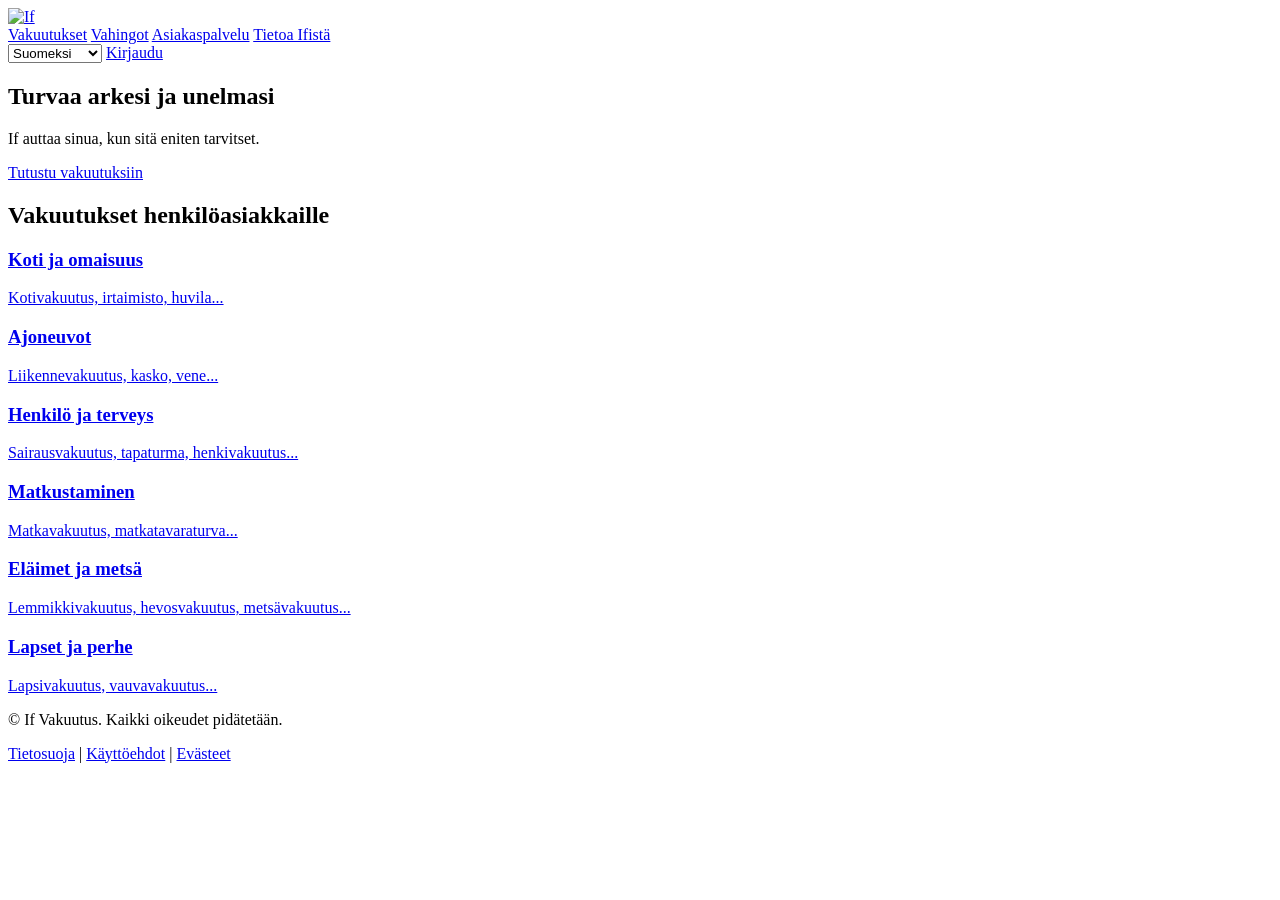
==== henkiloasiakkaat.html @ d881f96a "Create henkiloasiakkaat.html" ====
<!DOCTYPE html>
<html lang="fi">
<head>
    <meta charset="UTF-8">
    <meta name="viewport" content="width=device-width, initial-scale=1.0">
    <title>Henkilöasiakkaat - If</title>
    <link rel="stylesheet" href="assets/css/style.css">
</head>
<body>
    <!-- Ylätunniste -->
    <header class="site-header">
        <div class="header-inner">
            <a href="henkiloasiakkaat.html"><img src="assets/if.png" alt="If" class="logo-small"></a>
            <nav class="main-nav">
                <a href="vakuutukset-henkilo.html">Vakuutukset</a>
                <a href="#">Vahingot</a>
                <a href="#">Asiakaspalvelu</a>
                <a href="#">Tietoa Ifistä</a>
            </nav>
            <div class="header-actions">
                <select class="lang-select" onchange="location = this.value;">
                    <option value="henkiloasiakkaat.html" selected>Suomeksi</option>
                    <option value="henkiloasiakkaat-en.html">In English</option>
                    <option value="henkiloasiakkaat-sv.html">På Svenska</option>
                </select>
                <a href="kirjaudu.html" class="btn-login">Kirjaudu</a>
            </div>
        </div>
    </header>

    <!-- Hero -->
    <section class="hero">
        <div class="hero-content">
            <h1>Turvaa arkesi ja unelmasi</h1>
            <p>If auttaa sinua, kun sitä eniten tarvitset.</p>
            <a href="vakuutukset-henkilo.html" class="btn-primary">Tutustu vakuutuksiin</a>
        </div>
    </section>

    <!-- Vakuutuskategoriat -->
    <section class="insurance-categories">
        <h2>Vakuutukset henkilöasiakkaille</h2>
        <div class="category-grid">
            <a href="vakuutukset-henkilo.html" class="category-card">
                <h3>Koti ja omaisuus</h3>
                <p>Kotivakuutus, irtaimisto, huvila...</p>
            </a>
            <a href="vakuutukset-henkilo.html" class="category-card">
                <h3>Ajoneuvot</h3>
                <p>Liikennevakuutus, kasko, vene...</p>
            </a>
            <a href="vakuutukset-henkilo.html" class="category-card">
                <h3>Henkilö ja terveys</h3>
                <p>Sairausvakuutus, tapaturma, henkivakuutus...</p>
            </a>
            <a href="vakuutukset-henkilo.html" class="category-card">
                <h3>Matkustaminen</h3>
                <p>Matkavakuutus, matkatavaraturva...</p>
            </a>
            <a href="vakuutukset-henkilo.html" class="category-card">
                <h3>Eläimet ja metsä</h3>
                <p>Lemmikkivakuutus, hevosvakuutus, metsävakuutus...</p>
            </a>
            <a href="vakuutukset-henkilo.html" class="category-card">
                <h3>Lapset ja perhe</h3>
                <p>Lapsivakuutus, vauvavakuutus...</p>
            </a>
        </div>
    </section>

    <!-- Footer -->
    <footer class="site-footer">
        <div class="footer-inner">
            <p>&copy; If Vakuutus. Kaikki oikeudet pidätetään.</p>
            <p><a href="#">Tietosuoja</a> | <a href="#">Käyttöehdot</a> | <a href="#">Evästeet</a></p>
        </div>
    </footer>
</body>
</html>
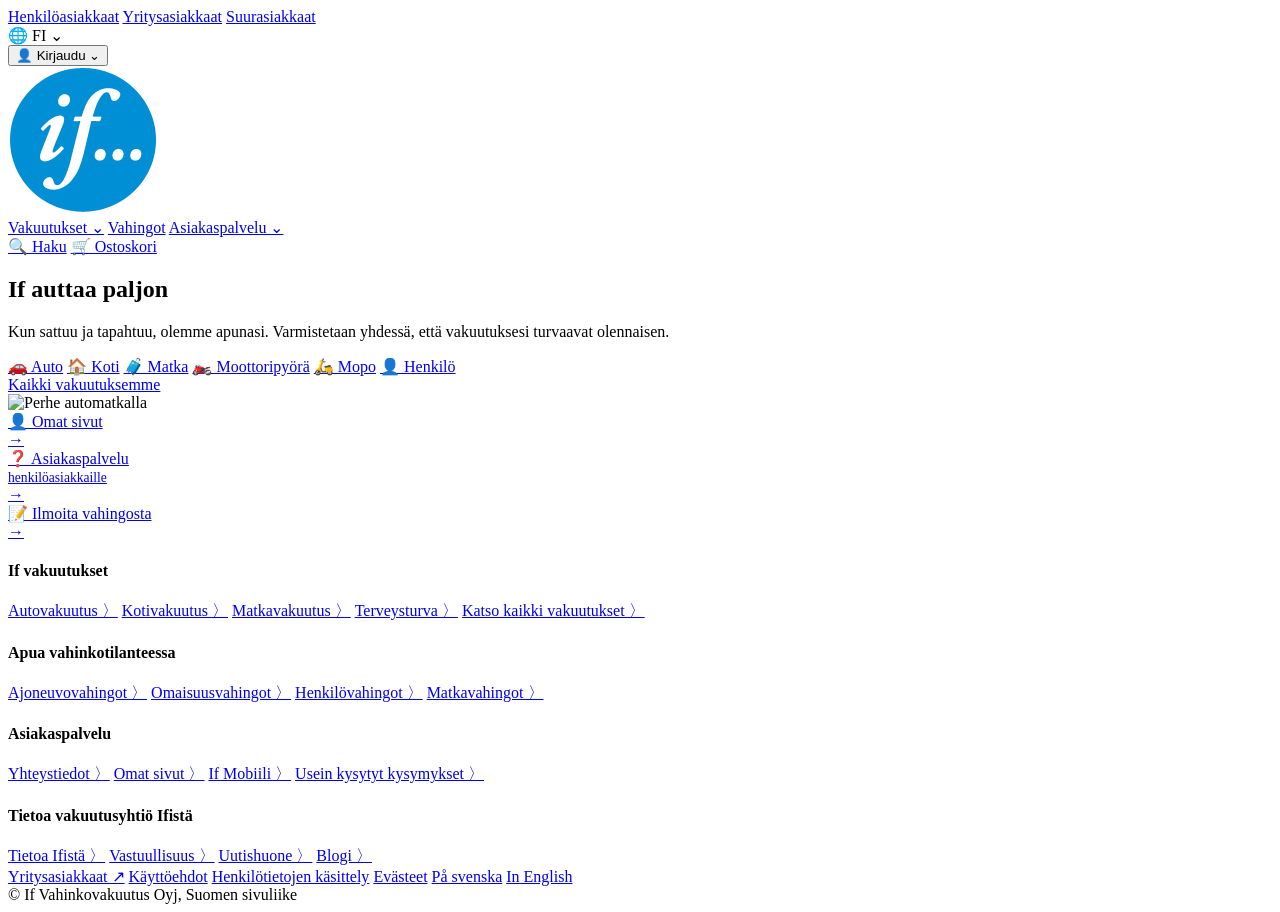
==== commit a849363a: "Update henkiloasiakkaat.html" ====
--- a/henkiloasiakkaat.html
+++ b/henkiloasiakkaat.html
@@ -4,75 +4,122 @@
     <meta charset="UTF-8">
     <meta name="viewport" content="width=device-width, initial-scale=1.0">
     <title>Henkilöasiakkaat - If</title>
-    <link rel="stylesheet" href="assets/css/style.css">
+    <link rel="stylesheet" href="style.css">
 </head>
 <body>
-    <!-- Ylätunniste -->
     <header class="site-header">
-        <div class="header-inner">
-            <a href="henkiloasiakkaat.html"><img src="assets/if.png" alt="If" class="logo-small"></a>
-            <nav class="main-nav">
-                <a href="vakuutukset-henkilo.html">Vakuutukset</a>
-                <a href="#">Vahingot</a>
-                <a href="#">Asiakaspalvelu</a>
-                <a href="#">Tietoa Ifistä</a>
-            </nav>
-            <div class="header-actions">
-                <select class="lang-select" onchange="location = this.value;">
-                    <option value="henkiloasiakkaat.html" selected>Suomeksi</option>
-                    <option value="henkiloasiakkaat-en.html">In English</option>
-                    <option value="henkiloasiakkaat-sv.html">På Svenska</option>
-                </select>
-                <a href="kirjaudu.html" class="btn-login">Kirjaudu</a>
+        <div class="top-bar">
+            <div class="top-bar-inner">
+                <nav class="top-nav">
+                    <a href="henkiloasiakkaat.html" class="active">Henkilöasiakkaat</a>
+                    <a href="yritysasiakkaat.html">Yritysasiakkaat</a>
+                    <a href="suurasiakkaat.html">Suurasiakkaat</a>
+                </nav>
+                <div class="top-actions">
+                    <div class="lang-selector">🌐 FI ⌄</div>
+                    <button class="btn-login-top">👤 Kirjaudu ⌄</button>
+                </div>
+            </div>
+        </div>
+        <div class="main-header">
+            <div class="main-header-inner">
+                <a href="henkiloasiakkaat.html"><img src="if.png" alt="If" class="logo-img"></a>
+                <nav class="main-nav">
+                    <a href="#">Vakuutukset ⌄</a>
+                    <a href="#">Vahingot</a>
+                    <a href="#">Asiakaspalvelu ⌄</a>
+                </nav>
+                <div class="header-right-actions">
+                    <a href="#">🔍 Haku</a>
+                    <a href="#">🛒 Ostoskori</a>
+                </div>
             </div>
         </div>
     </header>
 
-    <!-- Hero -->
-    <section class="hero">
-        <div class="hero-content">
-            <h1>Turvaa arkesi ja unelmasi</h1>
-            <p>If auttaa sinua, kun sitä eniten tarvitset.</p>
-            <a href="vakuutukset-henkilo.html" class="btn-primary">Tutustu vakuutuksiin</a>
+    <section class="hero-section">
+        <div class="hero-container">
+            <div class="hero-text">
+                <h1>If auttaa paljon</h1>
+                <p>Kun sattuu ja tapahtuu, olemme apunasi. Varmistetaan yhdessä, että vakuutuksesi turvaavat olennaisen.</p>
+                
+                <div class="hero-cards">
+                    <a href="#" class="hero-card">🚗 Auto</a>
+                    <a href="#" class="hero-card">🏠 Koti</a>
+                    <a href="#" class="hero-card">🧳 Matka</a>
+                    <a href="#" class="hero-card">🏍️ Moottoripyörä</a>
+                    <a href="#" class="hero-card">🛵 Mopo</a>
+                    <a href="#" class="hero-card">👤 Henkilö</a>
+                </div>
+                
+                <a href="#" class="link-blue">Kaikki vakuutuksemme</a>
+            </div>
+            <div class="hero-image">
+                <!-- Korvaa tämä oikealla kuvalla, tässä esimerkki -->
+                <img src="https://images.unsplash.com/photo-1549468057-5b7fa1a41d7a?auto=format&fit=crop&q=80&w=800" alt="Perhe automatkalla">
+            </div>
         </div>
     </section>
 
-    <!-- Vakuutuskategoriat -->
-    <section class="insurance-categories">
-        <h2>Vakuutukset henkilöasiakkaille</h2>
-        <div class="category-grid">
-            <a href="vakuutukset-henkilo.html" class="category-card">
-                <h3>Koti ja omaisuus</h3>
-                <p>Kotivakuutus, irtaimisto, huvila...</p>
+    <section class="quick-links-section">
+        <div class="quick-links-container">
+            <a href="kirjaudu.html" class="quick-link-box">
+                <div class="quick-link-content">👤 Omat sivut</div>
+                <div>→</div>
             </a>
-            <a href="vakuutukset-henkilo.html" class="category-card">
-                <h3>Ajoneuvot</h3>
-                <p>Liikennevakuutus, kasko, vene...</p>
+            <a href="#" class="quick-link-box">
+                <div class="quick-link-content">❓ Asiakaspalvelu<br><span style="font-size:0.85rem; font-weight:400;">henkilöasiakkaille</span></div>
+                <div>→</div>
             </a>
-            <a href="vakuutukset-henkilo.html" class="category-card">
-                <h3>Henkilö ja terveys</h3>
-                <p>Sairausvakuutus, tapaturma, henkivakuutus...</p>
-            </a>
-            <a href="vakuutukset-henkilo.html" class="category-card">
-                <h3>Matkustaminen</h3>
-                <p>Matkavakuutus, matkatavaraturva...</p>
-            </a>
-            <a href="vakuutukset-henkilo.html" class="category-card">
-                <h3>Eläimet ja metsä</h3>
-                <p>Lemmikkivakuutus, hevosvakuutus, metsävakuutus...</p>
-            </a>
-            <a href="vakuutukset-henkilo.html" class="category-card">
-                <h3>Lapset ja perhe</h3>
-                <p>Lapsivakuutus, vauvavakuutus...</p>
+            <a href="#" class="quick-link-box">
+                <div class="quick-link-content">📝 Ilmoita vahingosta</div>
+                <div>→</div>
             </a>
         </div>
     </section>
 
-    <!-- Footer -->
     <footer class="site-footer">
         <div class="footer-inner">
-            <p>&copy; If Vakuutus. Kaikki oikeudet pidätetään.</p>
-            <p><a href="#">Tietosuoja</a> | <a href="#">Käyttöehdot</a> | <a href="#">Evästeet</a></p>
+            <div class="footer-col">
+                <h4>If vakuutukset</h4>
+                <a href="#">Autovakuutus 〉</a>
+                <a href="#">Kotivakuutus 〉</a>
+                <a href="#">Matkavakuutus 〉</a>
+                <a href="#">Terveysturva 〉</a>
+                <a href="#">Katso kaikki vakuutukset 〉</a>
+            </div>
+            <div class="footer-col">
+                <h4>Apua vahinkotilanteessa</h4>
+                <a href="#">Ajoneuvovahingot 〉</a>
+                <a href="#">Omaisuusvahingot 〉</a>
+                <a href="#">Henkilövahingot 〉</a>
+                <a href="#">Matkavahingot 〉</a>
+            </div>
+            <div class="footer-col">
+                <h4>Asiakaspalvelu</h4>
+                <a href="#">Yhteystiedot 〉</a>
+                <a href="kirjaudu.html">Omat sivut 〉</a>
+                <a href="#">If Mobiili 〉</a>
+                <a href="#">Usein kysytyt kysymykset 〉</a>
+            </div>
+            <div class="footer-col">
+                <h4>Tietoa vakuutusyhtiö Ifistä</h4>
+                <a href="#">Tietoa Ifistä 〉</a>
+                <a href="#">Vastuullisuus 〉</a>
+                <a href="#">Uutishuone 〉</a>
+                <a href="#">Blogi 〉</a>
+            </div>
+        </div>
+        <div class="footer-bottom">
+            <div class="footer-legal-links">
+                <a href="#">Yritysasiakkaat ↗</a>
+                <a href="#">Käyttöehdot</a>
+                <a href="#">Henkilötietojen käsittely</a>
+                <a href="#">Evästeet</a>
+                <a href="#">På svenska</a>
+                <a href="#">In English</a>
+            </div>
+            <div>© If Vahinkovakuutus Oyj, Suomen sivuliike</div>
         </div>
     </footer>
 </body>
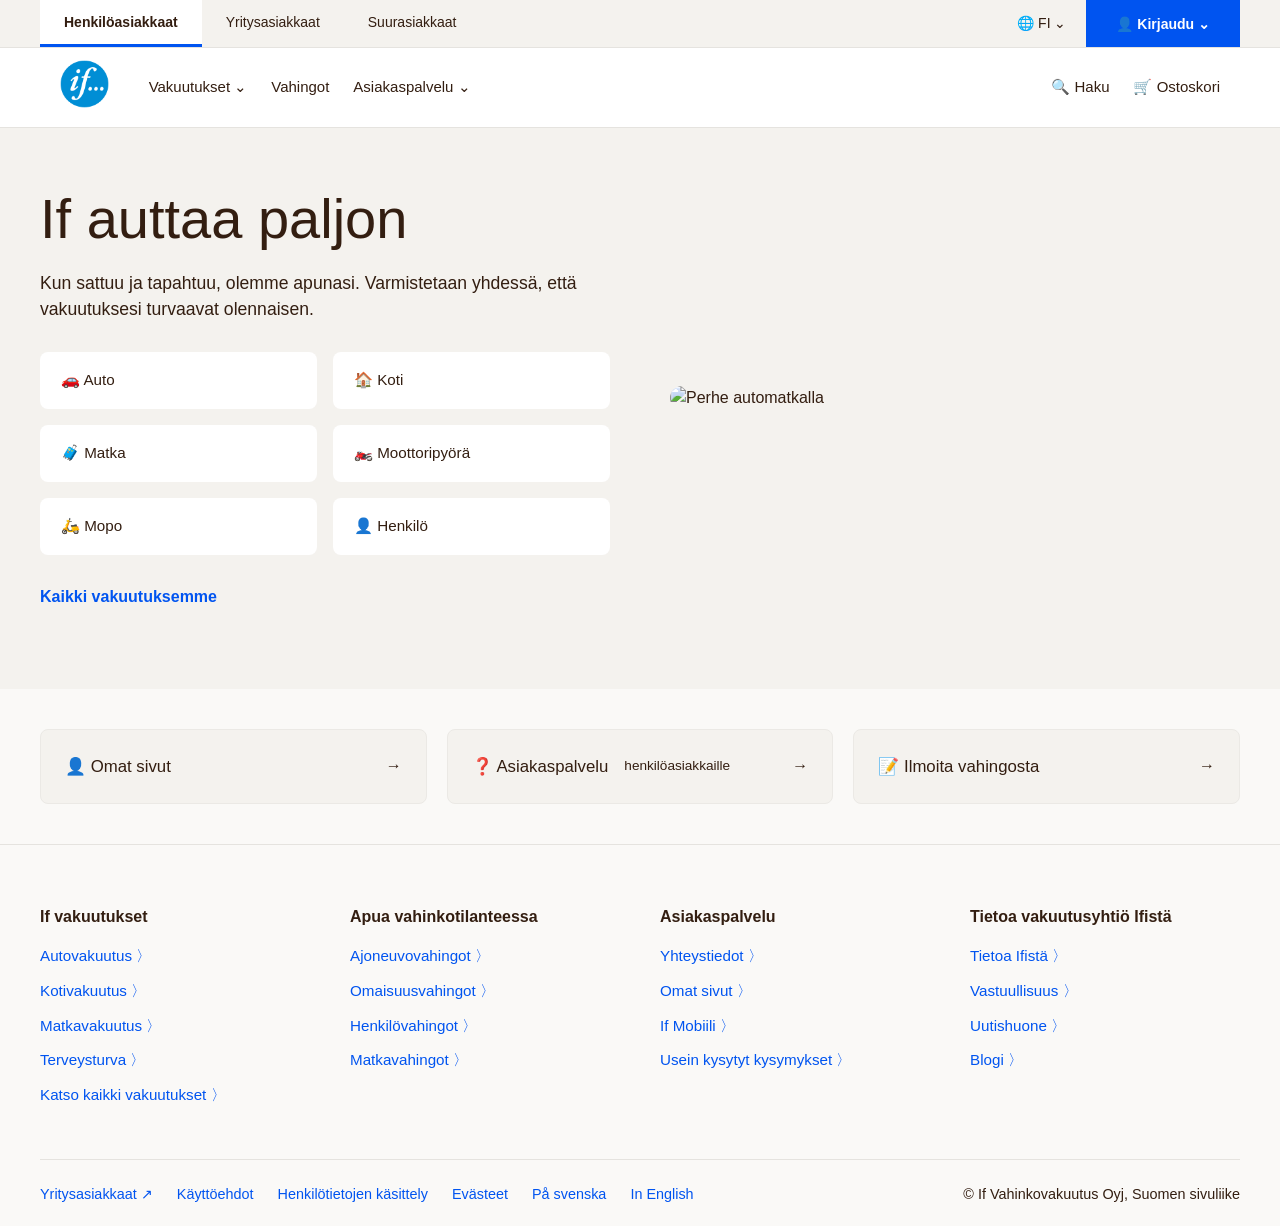
==== commit ad38cc7c: "Update henkiloasiakkaat.html" ====
--- a/henkiloasiakkaat.html
+++ b/henkiloasiakkaat.html
@@ -4,7 +4,7 @@
     <meta charset="UTF-8">
     <meta name="viewport" content="width=device-width, initial-scale=1.0">
     <title>Henkilöasiakkaat - If</title>
-    <link rel="stylesheet" href="style.css">
+    <link rel="stylesheet" href="assets/css/style.css">
 </head>
 <body>
     <header class="site-header">
--- a/assets/css/style.css
+++ b/assets/css/style.css
@@ -0,0 +1,102 @@
+/* --- PERUSASETUKSET --- */
+* { margin: 0; padding: 0; box-sizing: border-box; }
+body {
+    font-family: 'Helvetica Neue', Arial, sans-serif;
+    color: #331E11; /* Ifin tummanruskea */
+    background: #FAF9F7;
+    line-height: 1.5;
+    -webkit-font-smoothing: antialiased;
+}
+a { text-decoration: none; color: inherit; }
+ul { list-style: none; }
+
+/* --- HEADER (Yläpalkki) --- */
+.site-header { width: 100%; display: flex; flex-direction: column; }
+.top-bar { background: #F4F2EE; border-bottom: 1px solid #E5E3DF; height: 48px; display: flex; justify-content: center; }
+.top-bar-inner { width: 100%; max-width: 1200px; display: flex; justify-content: space-between; align-items: stretch; }
+.top-nav { display: flex; align-items: stretch; }
+.top-nav a { display: flex; align-items: center; padding: 0 24px; font-size: 14px; font-weight: 500; border-bottom: 3px solid transparent; }
+.top-nav a.active { background: #fff; border-bottom-color: #0054F0; font-weight: 600; }
+.top-nav a:hover:not(.active) { background: #EAE8E4; }
+
+.top-actions { display: flex; align-items: stretch; }
+.lang-selector { display: flex; align-items: center; padding: 0 20px; font-size: 14px; font-weight: 500; cursor: pointer; gap: 6px; }
+.lang-selector:hover { background: #EAE8E4; }
+.btn-login-top { background: #0054F0; color: #fff; display: flex; align-items: center; padding: 0 30px; font-size: 14px; font-weight: 600; gap: 8px; border: none; cursor: pointer; }
+.btn-login-top:hover { background: #0042c2; }
+
+.main-header { background: #fff; border-bottom: 1px solid #E5E3DF; height: 80px; display: flex; justify-content: center; }
+.main-header-inner { width: 100%; max-width: 1200px; display: flex; align-items: center; padding: 0 20px; gap: 40px; }
+.logo-img { height: 48px; width: auto; } /* Pakotetaan logo oikeaan kokoon */
+
+.main-nav { display: flex; gap: 24px; align-items: center; flex-grow: 1; }
+.main-nav a { font-size: 15px; font-weight: 500; display: flex; align-items: center; gap: 4px; }
+.main-nav a:hover { color: #0054F0; }
+.header-right-actions { display: flex; gap: 24px; align-items: center; font-size: 15px; font-weight: 500; }
+
+/* --- SISÄLTÖALUEET --- */
+.page-container-center { max-width: 1200px; margin: 60px auto; padding: 0 20px; }
+.page-title { font-size: 2.5rem; font-weight: 400; margin-bottom: 40px; }
+
+/* Maanvalinta */
+.country-grid { display: grid; grid-template-columns: repeat(auto-fill, minmax(300px, 1fr)); gap: 20px; }
+.country-card { background: #fff; border: 1px solid #E5E3DF; border-radius: 8px; padding: 24px; display: flex; justify-content: space-between; align-items: center; font-size: 1.1rem; font-weight: 500; transition: border 0.2s, box-shadow 0.2s; }
+.country-card:hover { border-color: #0054F0; box-shadow: 0 4px 12px rgba(0,0,0,0.05); }
+
+/* --- HERO (Etusivut) --- */
+.hero-section { background: #F4F2EE; display: flex; justify-content: center; padding: 60px 20px 80px; }
+.hero-container { width: 100%; max-width: 1200px; display: flex; align-items: center; gap: 60px; }
+.hero-text { flex: 1; }
+.hero-text h1 { font-size: 3.5rem; font-weight: 400; margin-bottom: 20px; line-height: 1.1; }
+.hero-text p { font-size: 1.1rem; margin-bottom: 30px; }
+.hero-cards { display: grid; grid-template-columns: 1fr 1fr; gap: 16px; margin-bottom: 30px; }
+.hero-card { background: #fff; padding: 16px 20px; border-radius: 8px; display: flex; align-items: center; gap: 12px; font-weight: 500; font-size: 0.95rem; border: 1px solid transparent; transition: border 0.2s; }
+.hero-card:hover { border-color: #0054F0; }
+.link-blue { color: #0054F0; font-weight: 600; }
+.link-blue:hover { text-decoration: underline; }
+.hero-image { flex: 1; border-radius: 12px; overflow: hidden; }
+.hero-image img { width: 100%; height: auto; display: block; object-fit: cover; }
+
+/* Yrityssivun lomake */
+.y-tunnus-form { margin-top: 20px; }
+.y-tunnus-form input { width: 100%; max-width: 400px; padding: 14px; border: 1px solid #CCC; border-radius: 4px; font-size: 1rem; margin-bottom: 16px; }
+.btn-blue { background: #0054F0; color: #fff; padding: 14px 32px; border-radius: 4px; font-weight: 600; border: none; cursor: pointer; font-size: 1rem; display: block; max-width: 400px; width: 100%; }
+
+/* --- QUICK LINKS (Omat sivut, Asiakaspalvelu) --- */
+.quick-links-section { display: flex; justify-content: center; padding: 40px 20px; }
+.quick-links-container { width: 100%; max-width: 1200px; display: grid; grid-template-columns: repeat(auto-fit, minmax(300px, 1fr)); gap: 20px; }
+.quick-link-box { background: #F4F2EE; padding: 24px; border-radius: 8px; display: flex; align-items: center; justify-content: space-between; border: 1px solid #EBE9E5; transition: background 0.2s; }
+.quick-link-box:hover { background: #EAE8E4; }
+.quick-link-content { display: flex; align-items: center; gap: 16px; font-weight: 500; font-size: 1.05rem; }
+
+/* --- KIRJAUTUMINEN --- */
+.login-layout { display: flex; justify-content: center; padding: 60px 20px; }
+.login-container { max-width: 1000px; width: 100%; display: flex; gap: 60px; }
+.login-info { flex: 1; max-width: 350px; }
+.login-info h3 { font-size: 1.1rem; margin-bottom: 8px; margin-top: 24px; font-weight: 600; }
+.login-info a { color: #0054F0; text-decoration: underline; font-size: 0.95rem; }
+.login-methods { flex: 2; }
+.login-methods h3 { font-size: 1.1rem; margin-bottom: 24px; font-weight: 600; }
+.bank-grid { display: grid; grid-template-columns: repeat(auto-fill, minmax(140px, 1fr)); gap: 16px; }
+.bank-btn { background: #fff; border: 1px solid #E5E3DF; border-radius: 8px; height: 70px; display: flex; justify-content: center; align-items: center; font-weight: 600; transition: border 0.2s; }
+.bank-btn:hover { border-color: #0054F0; }
+
+/* --- FOOTER --- */
+.site-footer { background: #FAF9F7; padding: 60px 20px 20px; border-top: 1px solid #E5E3DF; }
+.footer-inner { max-width: 1200px; margin: 0 auto; display: grid; grid-template-columns: repeat(auto-fit, minmax(200px, 1fr)); gap: 40px; margin-bottom: 40px; }
+.footer-col h4 { font-size: 1rem; font-weight: 600; margin-bottom: 16px; }
+.footer-col a { display: block; margin-bottom: 12px; font-size: 0.95rem; color: #0054F0; font-weight: 500; }
+.footer-bottom { max-width: 1200px; margin: 0 auto; border-top: 1px solid #E5E3DF; padding-top: 24px; display: flex; justify-content: space-between; flex-wrap: wrap; gap: 20px; font-size: 0.9rem; }
+.footer-legal-links { display: flex; gap: 24px; flex-wrap: wrap; }
+.footer-legal-links a { color: #0054F0; }
+
+/* --- MOBIILI --- */
+@media (max-width: 900px) {
+    .hero-container { flex-direction: column; }
+    .hero-text h1 { font-size: 2.5rem; }
+    .login-container { flex-direction: column; gap: 40px; }
+    .top-bar-inner { flex-direction: column; height: auto; }
+    .top-nav { overflow-x: auto; }
+    .top-nav a { padding: 12px 16px; }
+    .header-right-actions { display: none; } /* Piilotetaan haku mobiilissa toistaiseksi */
+}
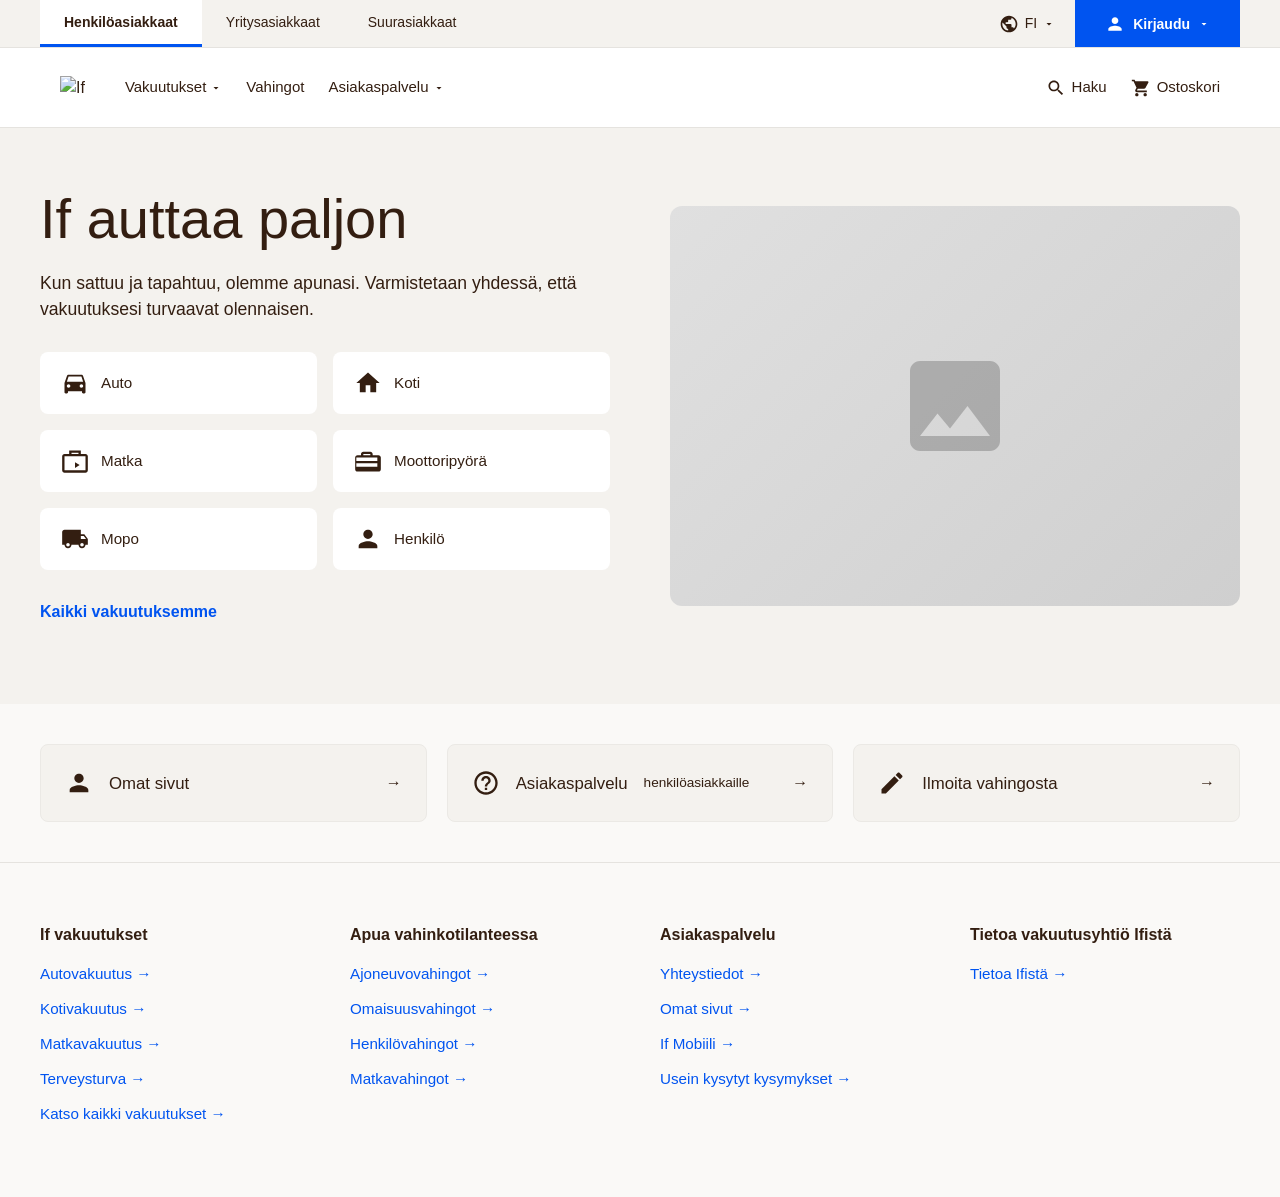
==== commit 9165c29e: "Update henkiloasiakkaat.html" ====
--- a/henkiloasiakkaat.html
+++ b/henkiloasiakkaat.html
@@ -16,22 +16,34 @@
                     <a href="suurasiakkaat.html">Suurasiakkaat</a>
                 </nav>
                 <div class="top-actions">
-                    <div class="lang-selector">🌐 FI ⌄</div>
-                    <button class="btn-login-top">👤 Kirjaudu ⌄</button>
+                    <div class="lang-selector">
+                        <svg class="icon" viewBox="0 0 24 24"><path d="M12 2C6.48 2 2 6.48 2 12s4.48 10 10 10 10-4.48 10-10S17.52 2 12 2zm-1 17.93c-3.95-.49-7-3.85-7-7.93 0-.62.08-1.21.21-1.79L9 15v1c0 1.1.9 2 2 2v1.93zm6.9-2.54c-.26-.81-1-1.39-1.9-1.39h-1v-3c0-.55-.45-1-1-1H8v-2h2c.55 0 1-.45 1-1V7h2c1.1 0 2-.9 2-2v-.41c2.93 1.19 5 4.06 5 7.41 0 2.08-.8 3.97-2.1 5.39z"/></svg>
+                        FI <svg class="icon" style="width:12px;height:12px;" viewBox="0 0 24 24"><path d="M7 10l5 5 5-5z"/></svg>
+                    </div>
+                    <button class="btn-login-top">
+                        <svg class="icon" viewBox="0 0 24 24"><path d="M12 12c2.21 0 4-1.79 4-4s-1.79-4-4-4-4 1.79-4 4 1.79 4 4 4zm0 2c-2.67 0-8 1.34-8 4v2h16v-2c0-2.66-5.33-4-8-4z"/></svg>
+                        Kirjaudu <svg class="icon" style="width:12px;height:12px;" viewBox="0 0 24 24"><path d="M7 10l5 5 5-5z"/></svg>
+                    </button>
                 </div>
             </div>
         </div>
         <div class="main-header">
             <div class="main-header-inner">
-                <a href="henkiloasiakkaat.html"><img src="if.png" alt="If" class="logo-img"></a>
+                <a href="henkiloasiakkaat.html"><img src="assets/if.png" alt="If" class="logo-img"></a>
                 <nav class="main-nav">
-                    <a href="#">Vakuutukset ⌄</a>
+                    <a href="#">Vakuutukset <svg class="icon" style="width:12px;height:12px;" viewBox="0 0 24 24"><path d="M7 10l5 5 5-5z"/></svg></a>
                     <a href="#">Vahingot</a>
-                    <a href="#">Asiakaspalvelu ⌄</a>
+                    <a href="#">Asiakaspalvelu <svg class="icon" style="width:12px;height:12px;" viewBox="0 0 24 24"><path d="M7 10l5 5 5-5z"/></svg></a>
                 </nav>
                 <div class="header-right-actions">
-                    <a href="#">🔍 Haku</a>
-                    <a href="#">🛒 Ostoskori</a>
+                    <a href="#">
+                        <svg class="icon" viewBox="0 0 24 24"><path d="M15.5 14h-.79l-.28-.27C15.41 12.59 16 11.11 16 9.5 16 5.91 13.09 3 9.5 3S3 5.91 3 9.5 5.91 16 9.5 16c1.61 0 3.09-.59 4.23-1.57l.27.28v.79l5 4.99L20.49 19l-4.99-5zm-6 0C7.01 14 5 11.99 5 9.5S7.01 5 9.5 5 14 7.01 14 9.5 11.99 14 9.5 14z"/></svg>
+                        Haku
+                    </a>
+                    <a href="#">
+                        <svg class="icon" viewBox="0 0 24 24"><path d="M7 18c-1.1 0-1.99.9-1.99 2S5.9 22 7 22s2-.9 2-2-.9-2-2-2zM1 2v2h2l3.6 7.59-1.35 2.45c-.16.28-.25.61-.25.96 0 1.1.9 2 2 2h12v-2H7.42c-.14 0-.25-.11-.25-.25l.03-.12.9-1.63h7.45c.75 0 1.41-.41 1.75-1.03l3.58-6.49c.08-.14.12-.31.12-.48 0-.55-.45-1-1-1H5.21l-.94-2H1zm16 16c-1.1 0-1.99.9-1.99 2s.89 2 1.99 2 2-.9 2-2-.9-2-2-2z"/></svg>
+                        Ostoskori
+                    </a>
                 </div>
             </div>
         </div>
@@ -44,19 +56,36 @@
                 <p>Kun sattuu ja tapahtuu, olemme apunasi. Varmistetaan yhdessä, että vakuutuksesi turvaavat olennaisen.</p>
                 
                 <div class="hero-cards">
-                    <a href="#" class="hero-card">🚗 Auto</a>
-                    <a href="#" class="hero-card">🏠 Koti</a>
-                    <a href="#" class="hero-card">🧳 Matka</a>
-                    <a href="#" class="hero-card">🏍️ Moottoripyörä</a>
-                    <a href="#" class="hero-card">🛵 Mopo</a>
-                    <a href="#" class="hero-card">👤 Henkilö</a>
+                    <a href="#" class="hero-card">
+                        <svg class="icon-large" viewBox="0 0 24 24"><path d="M18.92 6.01C18.72 5.42 18.16 5 17.5 5h-11c-.66 0-1.21.42-1.42 1.01L3 12v8c0 .55.45 1 1 1h1c.55 0 1-.45 1-1v-1h12v1c0 .55.45 1 1 1h1c.55 0 1-.45 1-1v-8l-2.08-5.99zM6.5 16c-.83 0-1.5-.67-1.5-1.5S5.67 13 6.5 13s1.5.67 1.5 1.5S7.33 16 6.5 16zm11 0c-.83 0-1.5-.67-1.5-1.5s.67-1.5 1.5-1.5 1.5.67 1.5 1.5-.67 1.5-1.5 1.5zM5 11l1.5-4.5h11L19 11H5z"/></svg>
+                        Auto
+                    </a>
+                    <a href="#" class="hero-card">
+                        <svg class="icon-large" viewBox="0 0 24 24"><path d="M10 20v-6h4v6h5v-8h3L12 3 2 12h3v8z"/></svg>
+                        Koti
+                    </a>
+                    <a href="#" class="hero-card">
+                        <svg class="icon-large" viewBox="0 0 24 24"><path d="M21 6h-4V3H7v3H3c-1.1 0-2 .9-2 2v12c0 1.1.9 2 2 2h18c1.1 0 2-.9 2-2V8c0-1.1-.9-2-2-2zM9 5h6v1H9V5zm12 15H3V8h18v12zm-9-2l4-2.5-4-2.5v5z"/></svg>
+                        Matka
+                    </a>
+                    <a href="#" class="hero-card">
+                        <svg class="icon-large" viewBox="0 0 24 24"><path d="M19 7h-3V6c0-1.1-.9-2-2-2H8c-1.1 0-2 .9-2 2v1H3c-1.1 0-2 .9-2 2v10c0 1.1.9 2 2 2h18c1.1 0 2-.9 2-2V9c0-1.1-.9-2-2-2zM8 6h6v1H8V6zm12 11H2v-3h18v3zm0-5H2V9h18v3z"/></svg>
+                        Moottoripyörä
+                    </a>
+                    <a href="#" class="hero-card">
+                        <svg class="icon-large" viewBox="0 0 24 24"><path d="M20 8h-3V4H3c-1.1 0-2 .9-2 2v11h2c0 1.66 1.34 3 3 3s3-1.34 3-3h6c0 1.66 1.34 3 3 3s3-1.34 3-3h2v-5l-3-4zM6 18.5c-.83 0-1.5-.67-1.5-1.5s.67-1.5 1.5-1.5 1.5.67 1.5 1.5-.67 1.5-1.5 1.5zm13.5-9l1.96 2.5H17V9.5h2.5zm-1.5 9c-.83 0-1.5-.67-1.5-1.5s.67-1.5 1.5-1.5 1.5.67 1.5 1.5-.67 1.5-1.5 1.5z"/></svg>
+                        Mopo
+                    </a>
+                    <a href="#" class="hero-card">
+                        <svg class="icon-large" viewBox="0 0 24 24"><path d="M12 12c2.21 0 4-1.79 4-4s-1.79-4-4-4-4 1.79-4 4 1.79 4 4 4zm0 2c-2.67 0-8 1.34-8 4v2h16v-2c0-2.66-5.33-4-8-4z"/></svg>
+                        Henkilö
+                    </a>
                 </div>
                 
                 <a href="#" class="link-blue">Kaikki vakuutuksemme</a>
             </div>
-            <div class="hero-image">
-                <!-- Korvaa tämä oikealla kuvalla, tässä esimerkki -->
-                <img src="https://images.unsplash.com/photo-1549468057-5b7fa1a41d7a?auto=format&fit=crop&q=80&w=800" alt="Perhe automatkalla">
+            <div class="hero-image-placeholder">
+                <svg viewBox="0 0 24 24"><path d="M21 19V5c0-1.1-.9-2-2-2H5c-1.1 0-2 .9-2 2v14c0 1.1.9 2 2 2h14c1.1 0 2-.9 2-2zM8.5 13.5l2.5 3.01L14.5 12l4.5 6H5l3.5-4.5z"/></svg>
             </div>
         </div>
     </section>
@@ -64,15 +93,24 @@
     <section class="quick-links-section">
         <div class="quick-links-container">
             <a href="kirjaudu.html" class="quick-link-box">
-                <div class="quick-link-content">👤 Omat sivut</div>
+                <div class="quick-link-content">
+                    <svg class="icon-large" viewBox="0 0 24 24"><path d="M12 12c2.21 0 4-1.79 4-4s-1.79-4-4-4-4 1.79-4 4 1.79 4 4 4zm0 2c-2.67 0-8 1.34-8 4v2h16v-2c0-2.66-5.33-4-8-4z"/></svg>
+                    Omat sivut
+                </div>
                 <div>→</div>
             </a>
             <a href="#" class="quick-link-box">
-                <div class="quick-link-content">❓ Asiakaspalvelu<br><span style="font-size:0.85rem; font-weight:400;">henkilöasiakkaille</span></div>
+                <div class="quick-link-content">
+                    <svg class="icon-large" viewBox="0 0 24 24"><path d="M11 18h2v-2h-2v2zm1-16C6.48 2 2 6.48 2 12s4.48 10 10 10 10-4.48 10-10S17.52 2 12 2zm0 18c-4.41 0-8-3.59-8-8s3.59-8 8-8 8 3.59 8 8-3.59 8-8 8zm0-14c-2.21 0-4 1.79-4 4h2c0-1.1.9-2 2-2s2 .9 2 2c0 2-3 1.75-3 5h2c0-2.25 3-2.5 3-5 0-2.21-1.79-4-4-4z"/></svg>
+                    Asiakaspalvelu<br><span style="font-size:0.85rem; font-weight:400;">henkilöasiakkaille</span>
+                </div>
                 <div>→</div>
             </a>
             <a href="#" class="quick-link-box">
-                <div class="quick-link-content">📝 Ilmoita vahingosta</div>
+                <div class="quick-link-content">
+                    <svg class="icon-large" viewBox="0 0 24 24"><path d="M3 17.25V21h3.75L17.81 9.94l-3.75-3.75L3 17.25zM20.71 7.04c.39-.39.39-1.02 0-1.41l-2.34-2.34c-.39-.39-1.02-.39-1.41 0l-1.83 1.83 3.75 3.75 1.83-1.83z"/></svg>
+                    Ilmoita vahingosta
+                </div>
                 <div>→</div>
             </a>
         </div>
@@ -82,45 +120,26 @@
         <div class="footer-inner">
             <div class="footer-col">
                 <h4>If vakuutukset</h4>
-                <a href="#">Autovakuutus 〉</a>
-                <a href="#">Kotivakuutus 〉</a>
-                <a href="#">Matkavakuutus 〉</a>
-                <a href="#">Terveysturva 〉</a>
-                <a href="#">Katso kaikki vakuutukset 〉</a>
+                <a href="#">Autovakuutus →</a>
+                <a href="#">Kotivakuutus →</a>
+                <a href="#">Matkavakuutus →</a>
+                <a href="#">Terveysturva →</a>
+                <a href="#">Katso kaikki vakuutukset →</a>
             </div>
             <div class="footer-col">
                 <h4>Apua vahinkotilanteessa</h4>
-                <a href="#">Ajoneuvovahingot 〉</a>
-                <a href="#">Omaisuusvahingot 〉</a>
-                <a href="#">Henkilövahingot 〉</a>
-                <a href="#">Matkavahingot 〉</a>
+                <a href="#">Ajoneuvovahingot →</a>
+                <a href="#">Omaisuusvahingot →</a>
+                <a href="#">Henkilövahingot →</a>
+                <a href="#">Matkavahingot →</a>
             </div>
             <div class="footer-col">
                 <h4>Asiakaspalvelu</h4>
-                <a href="#">Yhteystiedot 〉</a>
-                <a href="kirjaudu.html">Omat sivut 〉</a>
-                <a href="#">If Mobiili 〉</a>
-                <a href="#">Usein kysytyt kysymykset 〉</a>
+                <a href="#">Yhteystiedot →</a>
+                <a href="kirjaudu.html">Omat sivut →</a>
+                <a href="#">If Mobiili →</a>
+                <a href="#">Usein kysytyt kysymykset →</a>
             </div>
             <div class="footer-col">
                 <h4>Tietoa vakuutusyhtiö Ifistä</h4>
-                <a href="#">Tietoa Ifistä 〉</a>
-                <a href="#">Vastuullisuus 〉</a>
-                <a href="#">Uutishuone 〉</a>
-                <a href="#">Blogi 〉</a>
-            </div>
-        </div>
-        <div class="footer-bottom">
-            <div class="footer-legal-links">
-                <a href="#">Yritysasiakkaat ↗</a>
-                <a href="#">Käyttöehdot</a>
-                <a href="#">Henkilötietojen käsittely</a>
-                <a href="#">Evästeet</a>
-                <a href="#">På svenska</a>
-                <a href="#">In English</a>
-            </div>
-            <div>© If Vahinkovakuutus Oyj, Suomen sivuliike</div>
-        </div>
-    </footer>
-</body>
-</html>
+                <a href="#">Tietoa Ifistä →</a
--- a/assets/css/style.css
+++ b/assets/css/style.css
@@ -2,7 +2,7 @@
 * { margin: 0; padding: 0; box-sizing: border-box; }
 body {
     font-family: 'Helvetica Neue', Arial, sans-serif;
-    color: #331E11; /* Ifin tummanruskea */
+    color: #331E11;
     background: #FAF9F7;
     line-height: 1.5;
     -webkit-font-smoothing: antialiased;
@@ -10,7 +10,11 @@
 a { text-decoration: none; color: inherit; }
 ul { list-style: none; }
 
-/* --- HEADER (Yläpalkki) --- */
+/* --- SVG IKONIEN TYYLIT --- */
+.icon { width: 20px; height: 20px; fill: currentColor; display: inline-block; vertical-align: middle; }
+.icon-large { width: 28px; height: 28px; fill: currentColor; }
+
+/* --- HEADER --- */
 .site-header { width: 100%; display: flex; flex-direction: column; }
 .top-bar { background: #F4F2EE; border-bottom: 1px solid #E5E3DF; height: 48px; display: flex; justify-content: center; }
 .top-bar-inner { width: 100%; max-width: 1200px; display: flex; justify-content: space-between; align-items: stretch; }
@@ -27,12 +31,13 @@
 
 .main-header { background: #fff; border-bottom: 1px solid #E5E3DF; height: 80px; display: flex; justify-content: center; }
 .main-header-inner { width: 100%; max-width: 1200px; display: flex; align-items: center; padding: 0 20px; gap: 40px; }
-.logo-img { height: 48px; width: auto; } /* Pakotetaan logo oikeaan kokoon */
+.logo-img { height: 48px; width: auto; }
 
 .main-nav { display: flex; gap: 24px; align-items: center; flex-grow: 1; }
 .main-nav a { font-size: 15px; font-weight: 500; display: flex; align-items: center; gap: 4px; }
 .main-nav a:hover { color: #0054F0; }
 .header-right-actions { display: flex; gap: 24px; align-items: center; font-size: 15px; font-weight: 500; }
+.header-right-actions a { display: flex; align-items: center; gap: 6px; }
 
 /* --- SISÄLTÖALUEET --- */
 .page-container-center { max-width: 1200px; margin: 60px auto; padding: 0 20px; }
@@ -43,7 +48,7 @@
 .country-card { background: #fff; border: 1px solid #E5E3DF; border-radius: 8px; padding: 24px; display: flex; justify-content: space-between; align-items: center; font-size: 1.1rem; font-weight: 500; transition: border 0.2s, box-shadow 0.2s; }
 .country-card:hover { border-color: #0054F0; box-shadow: 0 4px 12px rgba(0,0,0,0.05); }
 
-/* --- HERO (Etusivut) --- */
+/* --- HERO --- */
 .hero-section { background: #F4F2EE; display: flex; justify-content: center; padding: 60px 20px 80px; }
 .hero-container { width: 100%; max-width: 1200px; display: flex; align-items: center; gap: 60px; }
 .hero-text { flex: 1; }
@@ -54,15 +59,28 @@
 .hero-card:hover { border-color: #0054F0; }
 .link-blue { color: #0054F0; font-weight: 600; }
 .link-blue:hover { text-decoration: underline; }
-.hero-image { flex: 1; border-radius: 12px; overflow: hidden; }
-.hero-image img { width: 100%; height: auto; display: block; object-fit: cover; }
+
+/* Kuvapaikka (Korvaa oikeat kuvat tyylikkäällä gradientilla ja ikonilla) */
+.hero-image-placeholder { 
+    flex: 1; 
+    border-radius: 12px; 
+    background: linear-gradient(135deg, #e0e0e0 0%, #cfcfcf 100%); 
+    display: flex; 
+    justify-content: center; 
+    align-items: center; 
+    min-height: 400px;
+    color: #888;
+    position: relative;
+    overflow: hidden;
+}
+.hero-image-placeholder svg { width: 120px; height: 120px; opacity: 0.2; }
 
 /* Yrityssivun lomake */
 .y-tunnus-form { margin-top: 20px; }
 .y-tunnus-form input { width: 100%; max-width: 400px; padding: 14px; border: 1px solid #CCC; border-radius: 4px; font-size: 1rem; margin-bottom: 16px; }
 .btn-blue { background: #0054F0; color: #fff; padding: 14px 32px; border-radius: 4px; font-weight: 600; border: none; cursor: pointer; font-size: 1rem; display: block; max-width: 400px; width: 100%; }
 
-/* --- QUICK LINKS (Omat sivut, Asiakaspalvelu) --- */
+/* --- QUICK LINKS --- */
 .quick-links-section { display: flex; justify-content: center; padding: 40px 20px; }
 .quick-links-container { width: 100%; max-width: 1200px; display: grid; grid-template-columns: repeat(auto-fit, minmax(300px, 1fr)); gap: 20px; }
 .quick-link-box { background: #F4F2EE; padding: 24px; border-radius: 8px; display: flex; align-items: center; justify-content: space-between; border: 1px solid #EBE9E5; transition: background 0.2s; }
@@ -98,5 +116,5 @@
     .top-bar-inner { flex-direction: column; height: auto; }
     .top-nav { overflow-x: auto; }
     .top-nav a { padding: 12px 16px; }
-    .header-right-actions { display: none; } /* Piilotetaan haku mobiilissa toistaiseksi */
+    .header-right-actions { display: none; }
 }
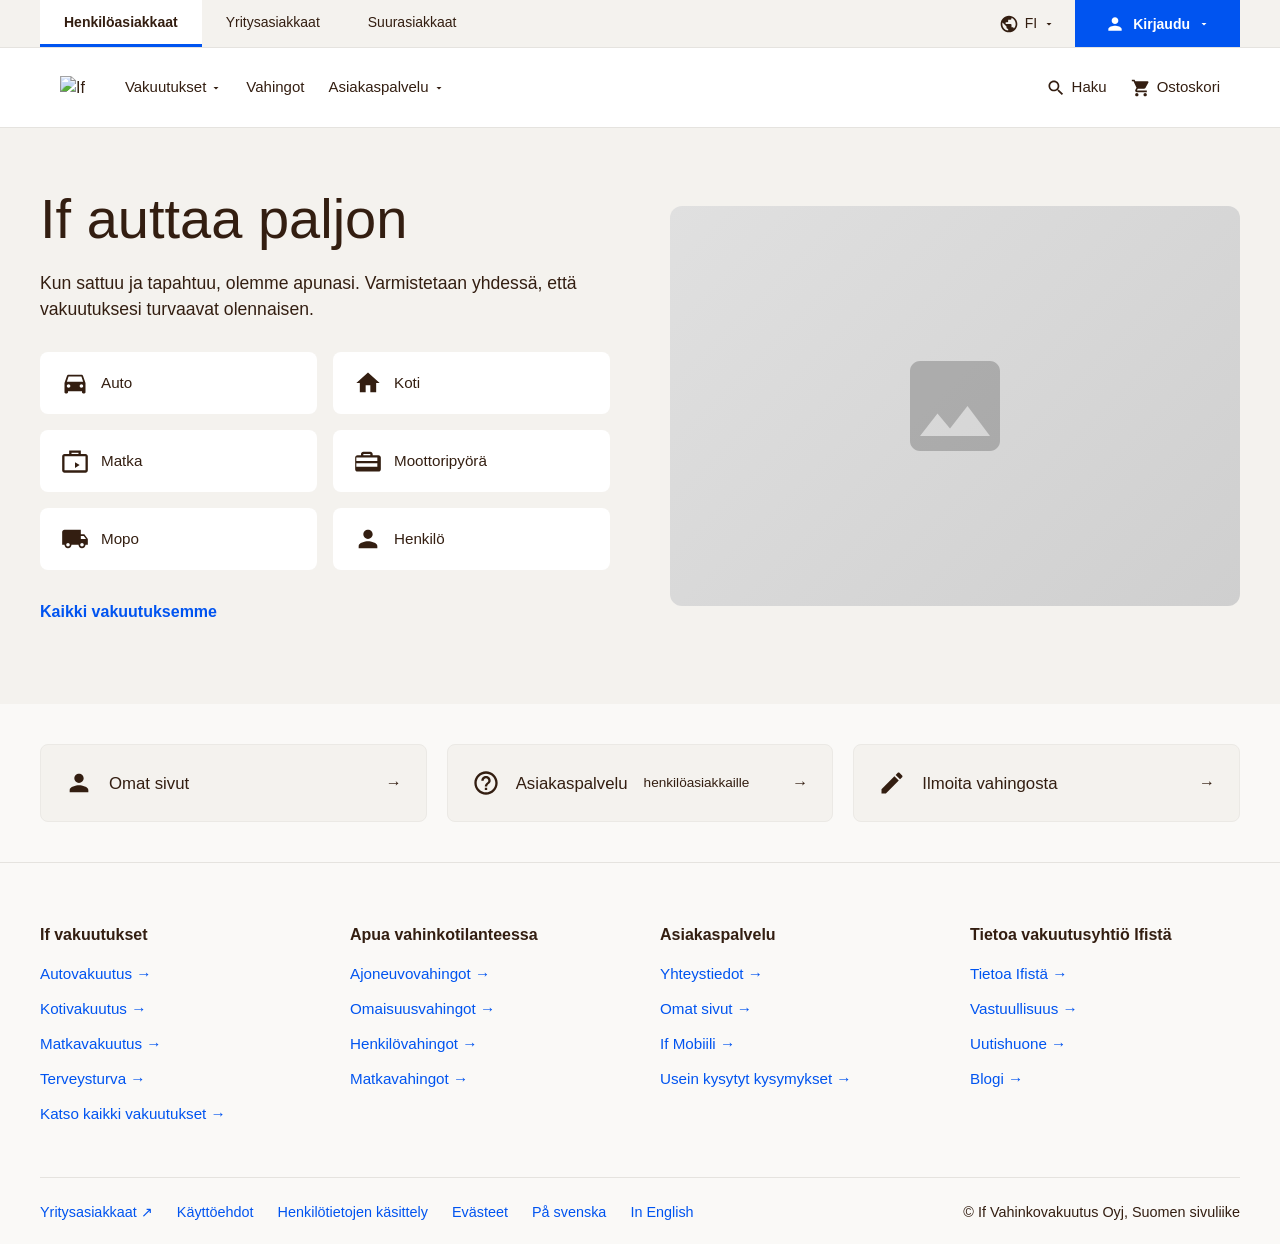
==== commit 13cd6d52: "Update henkiloasiakkaat.html" ====
--- a/henkiloasiakkaat.html
+++ b/henkiloasiakkaat.html
@@ -142,4 +142,23 @@
             </div>
             <div class="footer-col">
                 <h4>Tietoa vakuutusyhtiö Ifistä</h4>
-                <a href="#">Tietoa Ifistä →</a
+                <a href="#">Tietoa Ifistä →</a>
+                <a href="#">Vastuullisuus →</a>
+                <a href="#">Uutishuone →</a>
+                <a href="#">Blogi →</a>
+            </div>
+        </div>
+        <div class="footer-bottom">
+            <div class="footer-legal-links">
+                <a href="#">Yritysasiakkaat ↗</a>
+                <a href="#">Käyttöehdot</a>
+                <a href="#">Henkilötietojen käsittely</a>
+                <a href="#">Evästeet</a>
+                <a href="#">På svenska</a>
+                <a href="#">In English</a>
+            </div>
+            <div>© If Vahinkovakuutus Oyj, Suomen sivuliike</div>
+        </div>
+    </footer>
+</body>
+</html>
